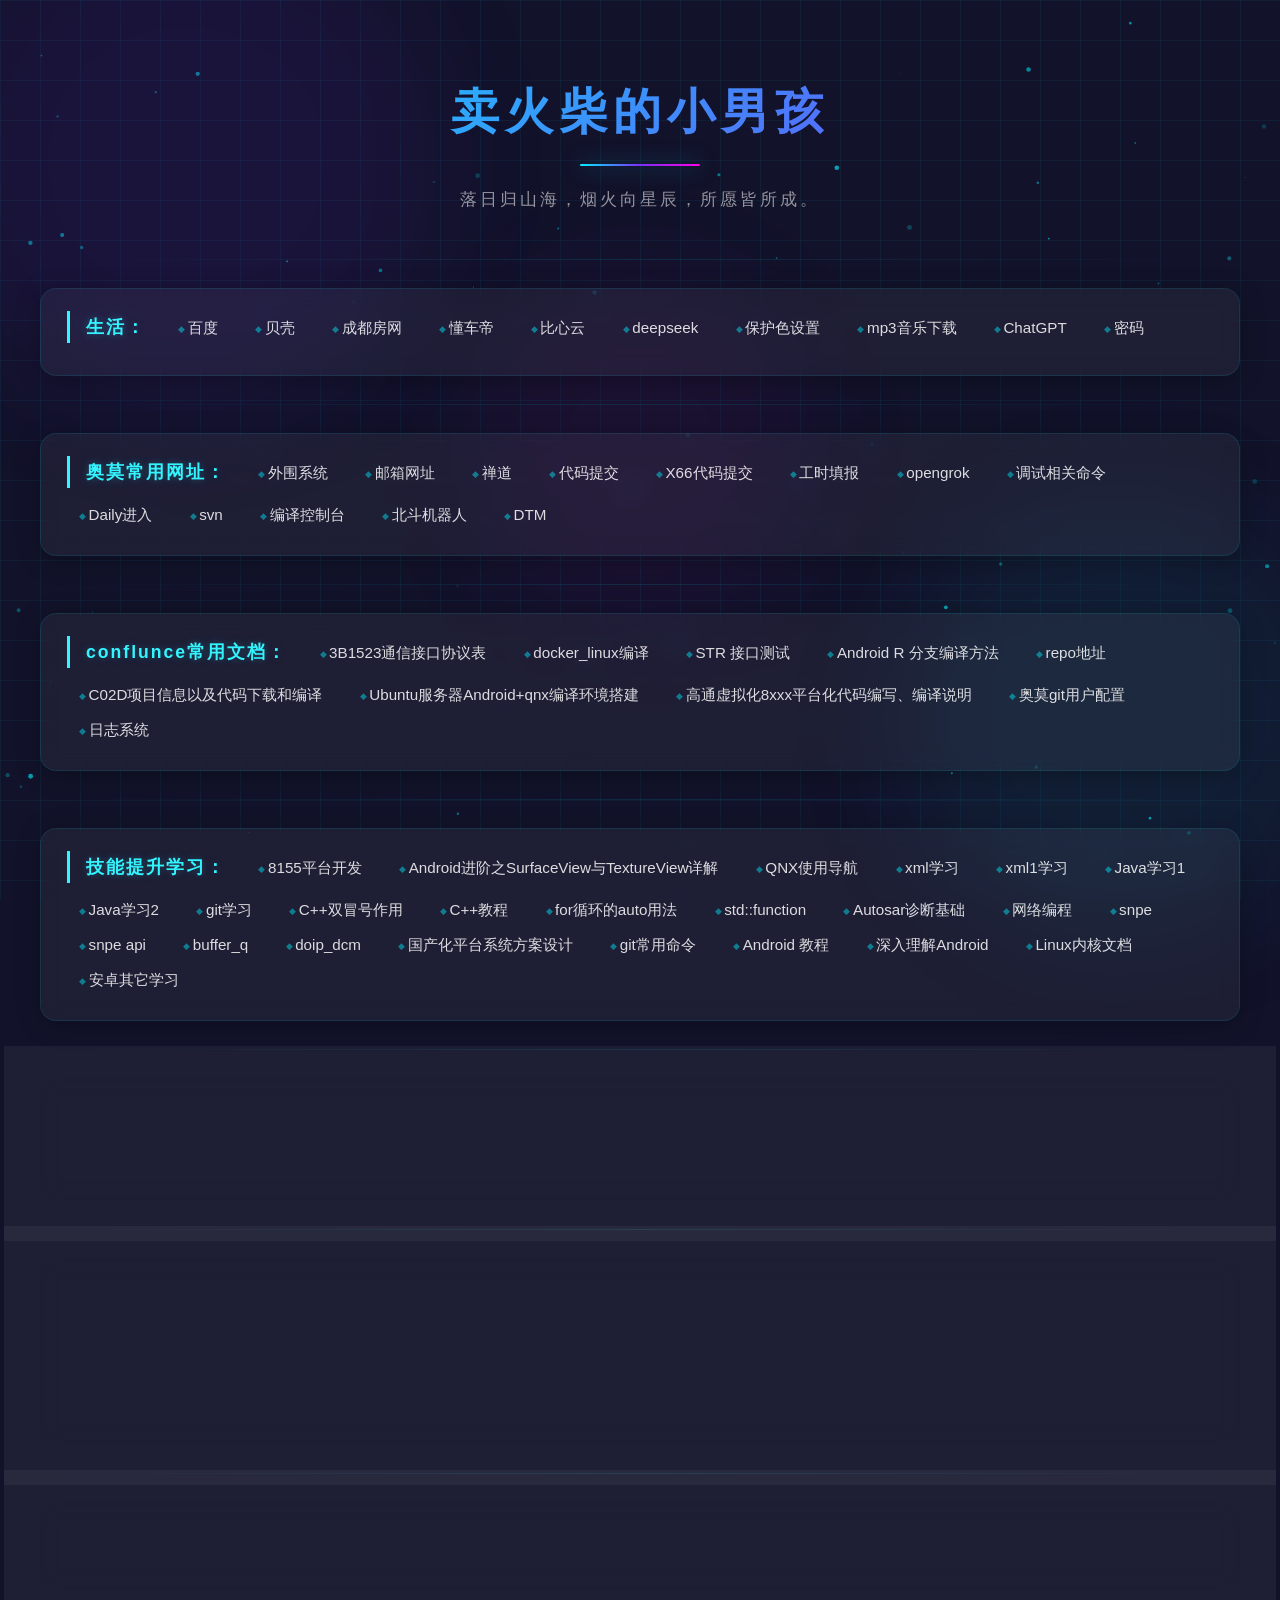
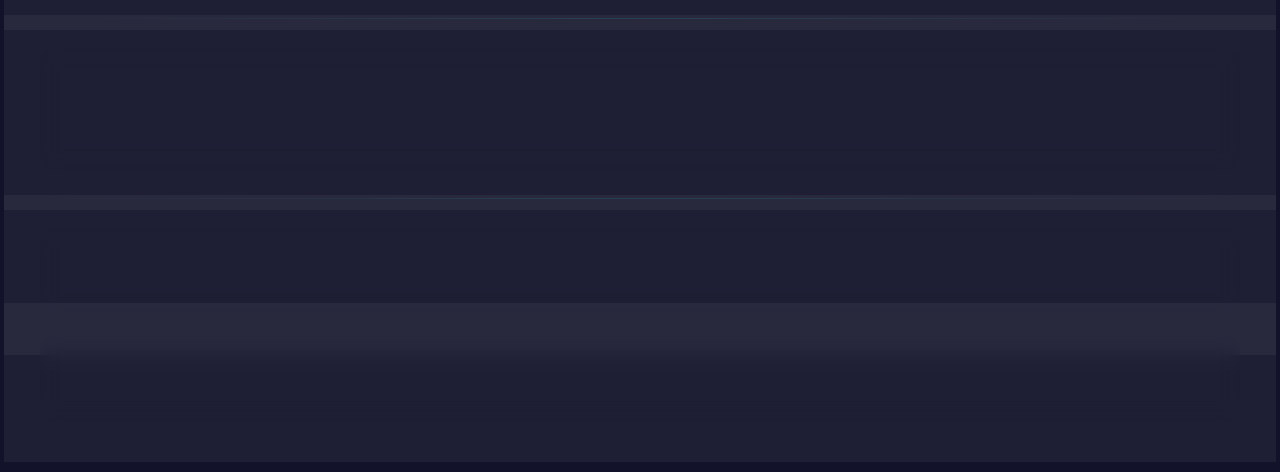
==== index.html @ 57a0847d "更新网页内容，新增功能分类" ====
<!DOCTYPE html>
<html>
<head>
    <meta charset="UTF-8">
    <title>点我，这里是你要找的网址</title>
    <link rel="stylesheet" href="./渲染.css">
</head>
<body>

    <!-- Floating gradient orbs -->
    <div class="orb orb-1"></div>
    <div class="orb orb-2"></div>
    <div class="orb orb-3"></div>

    <p id="nickname">卖火柴的小男孩</p>
    <p id="signature">落日归山海，烟火向星辰，所愿皆所成。</p>

    <hr>

    <div class="section">
        <p class="info_type">生活：</p>
        <a href="https://www.baidu.com">百度</a>
        &nbsp;
        <a href="https://cd.ke.com/ershoufang/">贝壳</a>
        &nbsp;
        <a href="http://www.028f.com/nei/news_list_57.html">成都房网</a>
        &nbsp;
        <a href="https://www.dongchedi.com/?is_new_connect=0&is_new_user=0">懂车帝</a>
        &nbsp;
        <a href="https://www.bixiny.me/#/login">比心云</a>
        &nbsp;
        <a href="https://chat.deepseek.com/">deepseek</a>
        &nbsp;
        <a href="https://www.jianshu.com/p/4d982bf7f986">保护色设置</a>
        &nbsp;
        <a href="https://www.myfreemp3.com.cn/">mp3音乐下载</a>
        &nbsp;
        <a href="./chatgpt.html">ChatGPT</a>
        &nbsp;
        <a href="./mima.txt">密码</a>
    </div>

    <hr>

    <div class="section">
        <p class="info_type">奥莫常用网址：</p>
        <a href="http://eip.bdstar.com">外围系统</a>
        &nbsp;
        <a href="https://mail.bicv.com/">邮箱网址</a>
        &nbsp;
        <a href="https://zd.bicv.com/index.php?m=my&f=index">禅道</a>
        &nbsp;
        <a href="http://10.100.193.154:8888/login/">代码提交</a>
        &nbsp;
        <a href="http://gerrit.gxatek.com:18080/dashboard/self">X66代码提交</a>
        &nbsp;
        <a href="https://dev.bicv.com/index/allprj.html">工时填报</a>
        &nbsp;
        <a href="http://10.100.193.24:88/xref">opengrok</a>
        &nbsp;
        <a href="./调试相关命令.txt">调试相关命令</a>
        &nbsp;
        <a href="./daily.txt">Daily进入</a>
        &nbsp;
        <a href="http://10.100.193.82/svn">svn</a>
        &nbsp;
        <a href="http://10.100.193.82:8080/job/BAIC_3B1523/">编译控制台</a>
        &nbsp;
        <a href="http://10.100.193.99:8090/">北斗机器人</a>
        &nbsp;
        <a href="https://alm.changan.com.cn/login.html?redirect_url=https%3A%2F%2Falm.changan.com.cn%2Findex.html%23htmls%2Fdts%2Fbug%2Findex.html%3Fspm%3Dm-2-d9be40c013fa4222b51794184b1d6504">DTM</a>
    </div>

    <hr>

    <div class="section">
        <p class="info_type">conflunce常用文档：</p>
        <a href="https://bicv-omosoft.feishu.cn/sheets/XPRws5zaVhyjdjtMK05cmucjn5d?sheet=9igohR">3B1523通信接口协议表</a>
        &nbsp;
        <a href="http://10.100.193.29:8090/pages/viewpage.action?pageId=19563005">docker_linux编译</a>
        &nbsp;
        <a href="http://10.100.193.29:8090/pages/viewpage.action?pageId=20283792">STR 接口测试</a>
        &nbsp;
        <a href="http://10.100.193.29:8090/pages/viewpage.action?pageId=19562735">Android R 分支编译方法</a>
        &nbsp;
        <a href="http://10.100.193.29:8090/pages/viewpage.action?pageId=6095762">repo地址</a>
        &nbsp;
        <a href="http://10.100.193.29:8090/pages/viewpage.action?pageId=28311906">C02D项目信息以及代码下载和编译</a>
        &nbsp;
        <a href="http://10.100.193.29:8090/pages/viewpage.action?pageId=10256546">Ubuntu服务器Android+qnx编译环境搭建</a>
        &nbsp;
        <a href="http://10.100.193.29:8090/pages/viewpage.action?pageId=23527683">高通虚拟化8xxx平台化代码编写、编译说明</a>
        &nbsp;
        <a href="./git用户配置.html">奥莫git用户配置</a>
        &nbsp;
        <a href="http://10.100.193.66/#/repo/soc_branch">日志系统</a>
    </div>

    <hr>

    <div class="section">
        <p class="info_type">技能提升学习：</p>
        <a href="https://blog.csdn.net/liaochaoyun/category_12032974.html">8155平台开发</a>
        &nbsp;
        <a href="https://www.51cto.com/article/679096.html">Android进阶之SurfaceView与TextureView详解</a>
        &nbsp;
        <a href="http://www.qnx.com/developers/docs/7.0.0/#com.qnx.doc.ide.userguide/topic/about.html">QNX使用导航</a>
        &nbsp;
        <a href="https://www.cnblogs.com/fire909090/p/6798136.html">xml学习</a>
        &nbsp;
        <a href="https://blog.csdn.net/guoping16/article/details/6591144">xml1学习</a>
        &nbsp;
        <a href="https://www.runoob.com/java/java-tutorial.html">Java学习1</a>
        &nbsp;
        <a href="http://c.biancheng.net/view/6993.html">Java学习2</a>
        &nbsp;
        <a href="https://blog.csdn.net/danshiming/category_11517699.html">git学习</a>
        &nbsp;
        <a href="https://www.cnblogs.com/klb561/p/13844849.html">C++双冒号作用</a>
        &nbsp;
        <a href="https://www.w3schools.cn/cpp_standard_library/cpp_list_emplace_back.asp">C++教程</a>
        &nbsp;
        <a href="https://blog.csdn.net/hahaha__123hi/article/details/113087741">for循环的auto用法</a>
        &nbsp;
        <a href="https://zhuanlan.zhihu.com/p/150554945">std::function</a>
        &nbsp;
        <a href="https://blog.csdn.net/u012406840/article/details/107603752">Autosar诊断基础</a>
        &nbsp;
        <a href="https://blog.csdn.net/mayue_web/category_9781005.html">网络编程</a>
        &nbsp;
        <a href="https://zhuanlan.zhihu.com/p/62331917">snpe</a>
        &nbsp;
        <a href="https://developer.qualcomm.com/sites/default/files/docs/snpe/group__c__apis.html">snpe api</a>
        &nbsp;
        <a href="https://zhuanlan.zhihu.com/p/62813895">buffer_q</a>
        &nbsp;
        <a href="https://blog.csdn.net/initiallizer/article/details/126431553">doip_dcm</a>
        &nbsp;
        <a href="https://gee824sa6t.feishu.cn/wiki/HyZhwK3laiyKAUkWaLWcFtbcnLg?302from=wiki">国产化平台系统方案设计</a>
        &nbsp;
        <a href="http://10.100.193.29:8090/pages/viewpage.action?pageId=6095030">git常用命令</a>
        &nbsp;
        <a href="https://www.runoob.com/android/android-tutorial.html">Android 教程</a>
        &nbsp;
        <a href="https://www.kancloud.cn/alex_wsc/android_depp/412844">深入理解Android</a>
        &nbsp;
        <a href="https://kernel.org/doc/html/latest/">Linux内核文档</a>
        &nbsp;
        <a href="https://search.bilibili.com/all?keyword=%E9%AB%98%E9%80%9A%E6%B7%B1%E5%85%A5%E7%90%86%E8%A7%A3%E5%AE%89%E5%8D%93&from_source=webtop_search&spm_id_from=333.1387&search_source=5">安卓其它学习</a>
    </div>

    <hr>

    <div class="section">
        <p class="info_type">B站视频学习：</p>
        <a href="https://www.bilibili.com/video/BV1vq4y1s7UW/?spm_id_from=333.999.0.0&vd_source=c199a0783a218e28d2ba3e0c9e59c93a">老陈带你学习html</a>
        &nbsp;
        <a href="https://www.bilibili.com/video/BV1ar4y1x733/?spm_id_from=333.337.search-card.all.click&vd_source=c199a0783a218e28d2ba3e0c9e59c93a">doip协议介绍</a>
        &nbsp;
        <a href="https://space.bilibili.com/503846698/?spm_id_from=333.999.0.0">模电数电学习</a>
        &nbsp;
        <a href="https://space.bilibili.com/203491355/?spm_id_from=333.999.0.0">模电+信号与系统</a>
        &nbsp;
        <a href="https://space.bilibili.com/42428180?spm_id_from=333.999.0.0">高数</a>
        &nbsp;
        <a href="https://space.bilibili.com/357665034?spm_id_from=333.999.0.0">数学汤家凤</a>
        &nbsp;
        <a href="https://space.bilibili.com/520155988?spm_id_from=333.999.0.0">所长林超</a>
        &nbsp;
        <a href="https://space.bilibili.com/2102238259?spm_id_from=333.999.0.0">全网最全智能家居物联网开发教程200集</a>
        &nbsp;
        <a href="https://space.bilibili.com/421787821?spm_id_from=333.999.0.0">朱有鹏</a>
        &nbsp;
        <a href="https://space.bilibili.com/37974444?spm_id_from=333.337.0.0">黑马程序员</a>
    </div>

    <hr>

    <div class="section">
        <p class="info_type">OpenGL学习：</p>
        <a href="https://juejin.cn/post/6844903843180838920">网址1</a>
        &nbsp;
        <a href="https://registry.khronos.org/OpenGL/index_es.php#headers3">网址2</a>
        &nbsp;
        <a href="https://www.jianshu.com/p/99daa25b4573">网址3</a>
        &nbsp;
        <a href="https://www.codersrc.com/opengl-es-%e5%9f%ba%e7%a1%80">网址4</a>
        &nbsp;
        <a href="https://docs.gl/es2/glGetProgramiv">网址5</a>
        &nbsp;
        <a href="https://docs.gl/es2/glGetProgramiv">网址6</a>
        &nbsp;
        <a href="https://blog.csdn.net/m0_67555362/article/details/125310484?spm=1001.2014.3001.5502">网址7</a>
        &nbsp;
        <a href="https://blog.csdn.net/m0_67555362/article/details/125426066?spm=1001.2014.3001.5502">网址8</a>
        &nbsp;
        <a href="https://learnopengl-cn.readthedocs.io/zh/latest/04%20Advanced%20OpenGL/05%20Framebuffers/">网址9</a>
		<hr>
        <p class="info_type">OpenGL ES使用：</p>
        <a href="https://www.cnblogs.com/yongdaimi/p/11243544.html">网址1</a>
        &nbsp;
        <a href="http://geekfaner.com/shineengine/api.html">网址2</a>
        &nbsp;
        <a href="https://blog.csdn.net/MSK1111/article/details/102967940">网址3</a>
    </div>

    <hr>

    <div class="section">
        <p class="info_type">X66项目：</p>
        <a href="./X66项目/doc.html">x66项目需求及文档</a>
    </div>

    <hr>

    <div class="section">
        <p class="info_type">北汽项目：</p>
        <a href="https://bicv-omosoft.feishu.cn/docx/IdrrdBFyYo3oCpxi7QPcAmUknCc">Automotive库使用指南</a>
        &nbsp;
        <a href="https://bicv-omosoft.feishu.cn/sheets/INrYs9kIyhQfw0tJOETcSptWnGd?sheet=1KVHob">COC-北汽3B1523研发周报</a>
        &nbsp;
        <a href="https://bicv-omosoft.feishu.cn/sheets/XPRws5zaVhyjdjtMK05cmucjn5d?sheet=9igohR">3B1523_通信接口协议表</a>
        &nbsp;
        <a href="https://bicv-omosoft.feishu.cn/docx/PWEtdFiPNoMQulxYPXLcBTj8nQg">北汽项目分支策略</a>
        &nbsp;
        <a href="https://bicv-omosoft.feishu.cn/sheets/JmQZs0U5whOGnRt4vX0cZlssnfd?sheet=7bjosg">3B1724_通信接口协议表</a>
        &nbsp;
        <a href="https://bicv-omosoft.feishu.cn/sheets/XsUksfHxahgjfwtTCZ4ckOwdnHg?sheet=4qxxtW">3B2325_通信接口协议表</a>
    </div>

    <hr>

    <div class="section">
        <p class="info_type">长安项目：</p>
        <a href="https://docs.qq.com/sheet/DQ2tjV2JWamVUanFR?tab=000003">carservice 记忆</a>
    </div>

    <div class="section">
        <p class="info_type">3B2725-N65QB</p>
        <a href="https://docs.qq.com/sheet/DQ2tjV2JWamVUanFR?tab=000003">carservice 记忆</a>
    </div>

    <!-- Particle animation -->
    <script>
    (function() {
        const canvas = document.createElement('canvas');
        const ctx = canvas.getContext('2d');
        canvas.style.cssText = 'position:fixed;top:0;left:0;width:100%;height:100%;pointer-events:none;z-index:-1';
        document.body.prepend(canvas);

        let w, h;
        function resize() {
            w = canvas.width = window.innerWidth;
            h = canvas.height = window.innerHeight;
        }
        window.addEventListener('resize', resize);
        resize();

        const particles = [];
        const count = Math.min(80, Math.floor((w * h) / 12000));

        for (let i = 0; i < count; i++) {
            particles.push({
                x: Math.random() * w,
                y: Math.random() * h,
                vx: (Math.random() - 0.5) * 0.4,
                vy: (Math.random() - 0.5) * 0.4,
                r: Math.random() * 2 + 0.5,
                opacity: Math.random() * 0.5 + 0.15
            });
        }

        function draw() {
            ctx.clearRect(0, 0, w, h);
            for (const p of particles) {
                p.x += p.vx;
                p.y += p.vy;
                if (p.x < 0) p.x = w;
                if (p.x > w) p.x = 0;
                if (p.y < 0) p.y = h;
                if (p.y > h) p.y = 0;
                ctx.beginPath();
                ctx.arc(p.x, p.y, p.r, 0, Math.PI * 2);
                ctx.fillStyle = 'rgba(0, 240, 255,' + p.opacity + ')';
                ctx.fill();
            }
            requestAnimationFrame(draw);
        }
        draw();
    })();
    </script>

</body>
</html>
---- 渲染.css ----
/* ============================================
   Cyberpunk Neon Theme
   ============================================ */

/* ---- Reset ---- */
* {
    margin: 0;
    padding: 0;
    box-sizing: border-box;
}

html {
    scroll-behavior: smooth;
}

body {
    background: #12122a;
    font-family: 'Segoe UI', 'PingFang SC', 'Microsoft YaHei', sans-serif;
    padding: 30px 20px;
    min-height: 100vh;
    color: rgba(255, 255, 255, 0.9);
    overflow-x: hidden;
    position: relative;
}

/* ---- Animated grid background ---- */
body::before {
    content: '';
    position: fixed;
    inset: 0;
    background-image:
        linear-gradient(rgba(0, 240, 255, 0.06) 1px, transparent 1px),
        linear-gradient(90deg, rgba(0, 240, 255, 0.06) 1px, transparent 1px);
    background-size: 40px 40px;
    z-index: -1;
    pointer-events: none;
}

/* ---- Floating gradient orbs ---- */
.orb {
    position: fixed;
    border-radius: 50%;
    filter: blur(60px);
    pointer-events: none;
    z-index: -1;
}

.orb-1 {
    width: 500px;
    height: 500px;
    background: rgba(123, 47, 247, 0.08);
    top: -10%;
    left: -5%;
    animation: orbFloat1 20s ease-in-out infinite alternate;
}

.orb-2 {
    width: 450px;
    height: 450px;
    background: rgba(0, 240, 255, 0.05);
    bottom: -5%;
    right: -5%;
    animation: orbFloat2 25s ease-in-out infinite alternate;
}

.orb-3 {
    width: 350px;
    height: 350px;
    background: rgba(255, 0, 228, 0.04);
    top: 50%;
    left: 50%;
    transform: translate(-50%, -50%);
    animation: orbFloat3 18s ease-in-out infinite alternate;
}

@keyframes orbFloat1 {
    0% { transform: translate(0, 0) scale(1); }
    100% { transform: translate(100px, 80px) scale(1.15); }
}

@keyframes orbFloat2 {
    0% { transform: translate(0, 0) scale(1); }
    100% { transform: translate(-80px, -60px) scale(1.25); }
}

@keyframes orbFloat3 {
    0% { transform: translate(-50%, -50%) scale(1); }
    100% { transform: translate(-35%, -65%) scale(1.3); }
}

/* ---- Header ---- */
#nickname {
    font-size: 3em;
    text-align: center;
    padding: 50px 0 10px;
    font-weight: 800;
    background: linear-gradient(135deg, #00f0ff 0%, #7b2ff7 50%, #ff00e4 100%);
    background-size: 200% 200%;
    -webkit-background-clip: text;
    -webkit-text-fill-color: transparent;
    background-clip: text;
    letter-spacing: 6px;
    animation: gradientShift 4s ease-in-out infinite;
    position: relative;
}

@keyframes gradientShift {
    0%, 100% { background-position: 0% 50%; }
    50% { background-position: 100% 50%; }
}

#nickname::after {
    content: '';
    display: block;
    width: 120px;
    height: 2px;
    margin: 20px auto 0;
    background: linear-gradient(90deg, #00f0ff, #7b2ff7, #ff00e4, #7b2ff7, #00f0ff);
    background-size: 200% 100%;
    border-radius: 1px;
    box-shadow: 0 0 20px rgba(0, 240, 255, 0.5), 0 0 40px rgba(123, 47, 247, 0.2);
}

#signature {
    text-align: center;
    font-size: 1.05em;
    color: rgba(255, 255, 255, 0.55);
    padding: 12px 0 20px;
    letter-spacing: 3px;
    font-weight: 300;
}

/* ---- Separator ---- */
hr {
    border: none;
    height: 1px;
    max-width: 1200px;
    margin: 28px auto;
    background: linear-gradient(90deg, transparent, rgba(0, 240, 255, 0.12), transparent);
}

/* ---- Section Cards ---- */
.section {
    max-width: 1200px;
    margin: 20px auto;
    padding: 22px 26px;
    background: rgba(255, 255, 255, 0.05);
    border: 1px solid rgba(0, 240, 255, 0.1);
    border-radius: 16px;
    backdrop-filter: blur(10px);
    -webkit-backdrop-filter: blur(10px);
    box-shadow: 0 4px 24px rgba(0, 0, 0, 0.25);
    transition: all 0.4s ease;
}

.section:hover {
    border-color: rgba(0, 240, 255, 0.2);
    box-shadow:
        0 8px 40px rgba(0, 240, 255, 0.08),
        0 0 80px rgba(0, 240, 255, 0.04);
    transform: translateY(-2px);
}

/* ---- Category Labels ---- */
.info_type {
    display: inline-block;
    font-size: 1.1em;
    font-weight: 700;
    color: #33f5ff;
    padding: 4px 16px;
    margin-bottom: 10px;
    border-left: 3px solid #33f5ff;
    text-shadow: 0 0 8px rgba(51, 245, 255, 0.25);
    letter-spacing: 2px;
}

/* ---- Links ---- */
.section a {
    color: rgba(255, 255, 255, 0.85);
    text-decoration: none;
    font-size: 0.95em;
    padding: 5px 12px;
    margin: 2px 0;
    display: inline-block;
    border-radius: 6px;
    transition: all 0.3s ease;
    position: relative;
}

.section a::before {
    content: '◆ ';
    color: rgba(0, 240, 255, 0.45);
    font-size: 0.6em;
    vertical-align: middle;
    transition: all 0.3s ease;
}

.section a:hover {
    color: #fff;
    background: rgba(0, 240, 255, 0.08);
    box-shadow: 0 0 20px rgba(0, 240, 255, 0.1);
    transform: translateX(5px);
}

.section a:hover::before {
    color: #ff00e4;
    text-shadow: 0 0 8px rgba(255, 0, 228, 0.5);
}

/* ---- Custom Scrollbar ---- */
::-webkit-scrollbar {
    width: 6px;
}

::-webkit-scrollbar-track {
    background: #12122a;
}

::-webkit-scrollbar-thumb {
    background: linear-gradient(180deg, #00f0ff, #7b2ff7);
    border-radius: 3px;
}

::-webkit-scrollbar-thumb:hover {
    background: linear-gradient(180deg, #00f0ff, #ff00e4);
}

/* ---- Selection ---- */
::selection {
    background: rgba(0, 240, 255, 0.25);
    color: #fff;
}

/* ---- Responsive ---- */
@media (max-width: 768px) {
    body { padding: 20px 12px; }
    #nickname { font-size: 2em; letter-spacing: 3px; padding-top: 30px; }
    #signature { font-size: 0.9em; }
    .section { padding: 16px 16px; }
    .section a { font-size: 0.85em; padding: 4px 8px; }
    .info_type { font-size: 1em; }
}
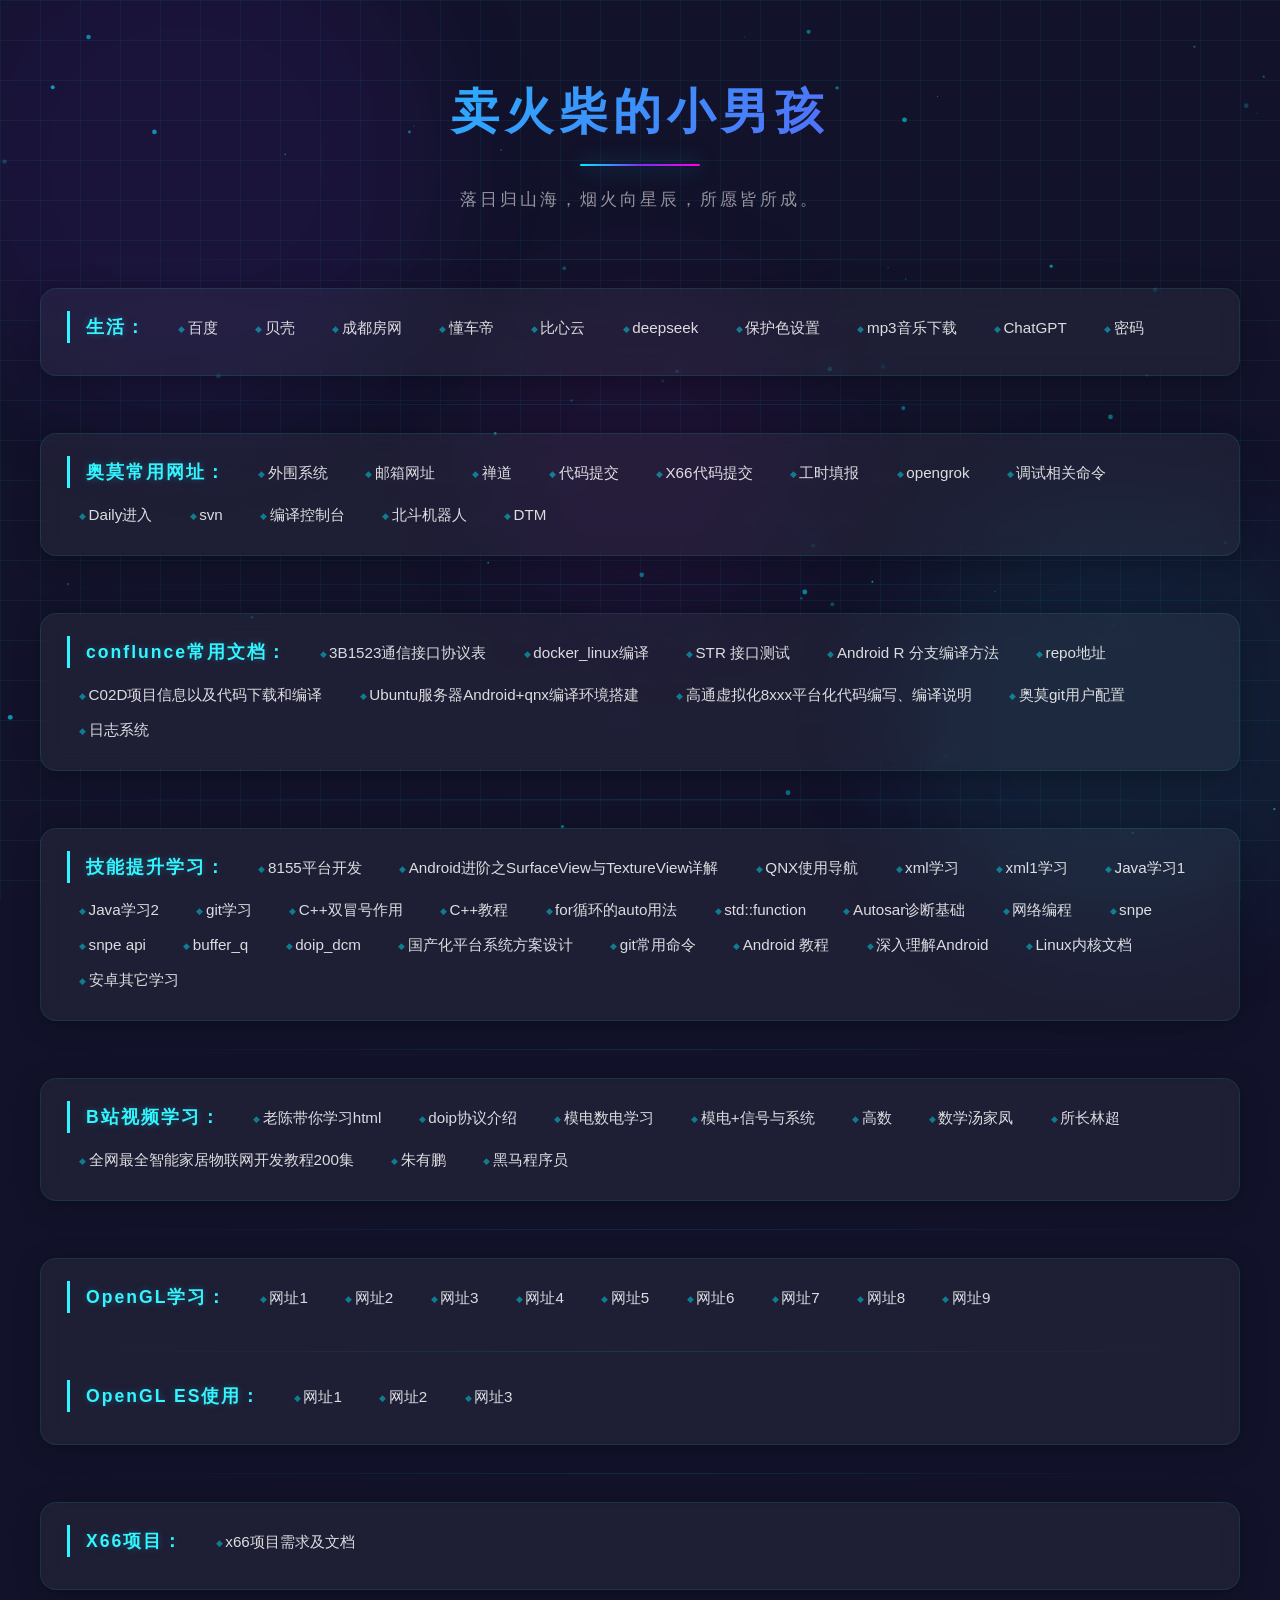
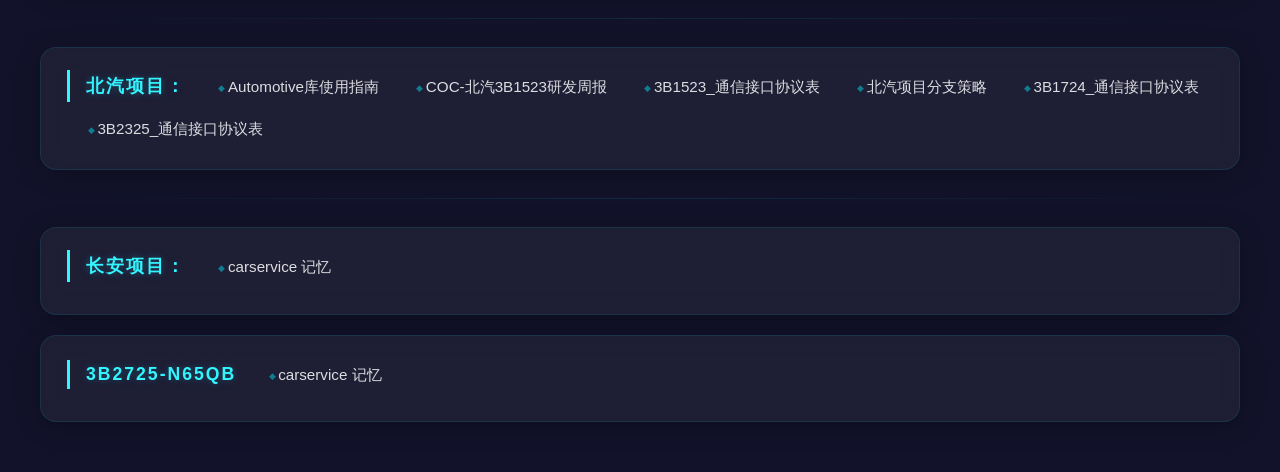
==== commit a159d188: "0716" ====
--- a/index.html
+++ b/index.html
@@ -56,7 +56,7 @@
         &nbsp;
         <a href="https://dev.bicv.com/index/allprj.html">工时填报</a>
         &nbsp;
-        <a href="http://10.100.193.24:88/xref">opengrok</a>
+        <a href="http://10.100.193.24/">opengrok</a>
         &nbsp;
         <a href="./调试相关命令.txt">调试相关命令</a>
         &nbsp;
